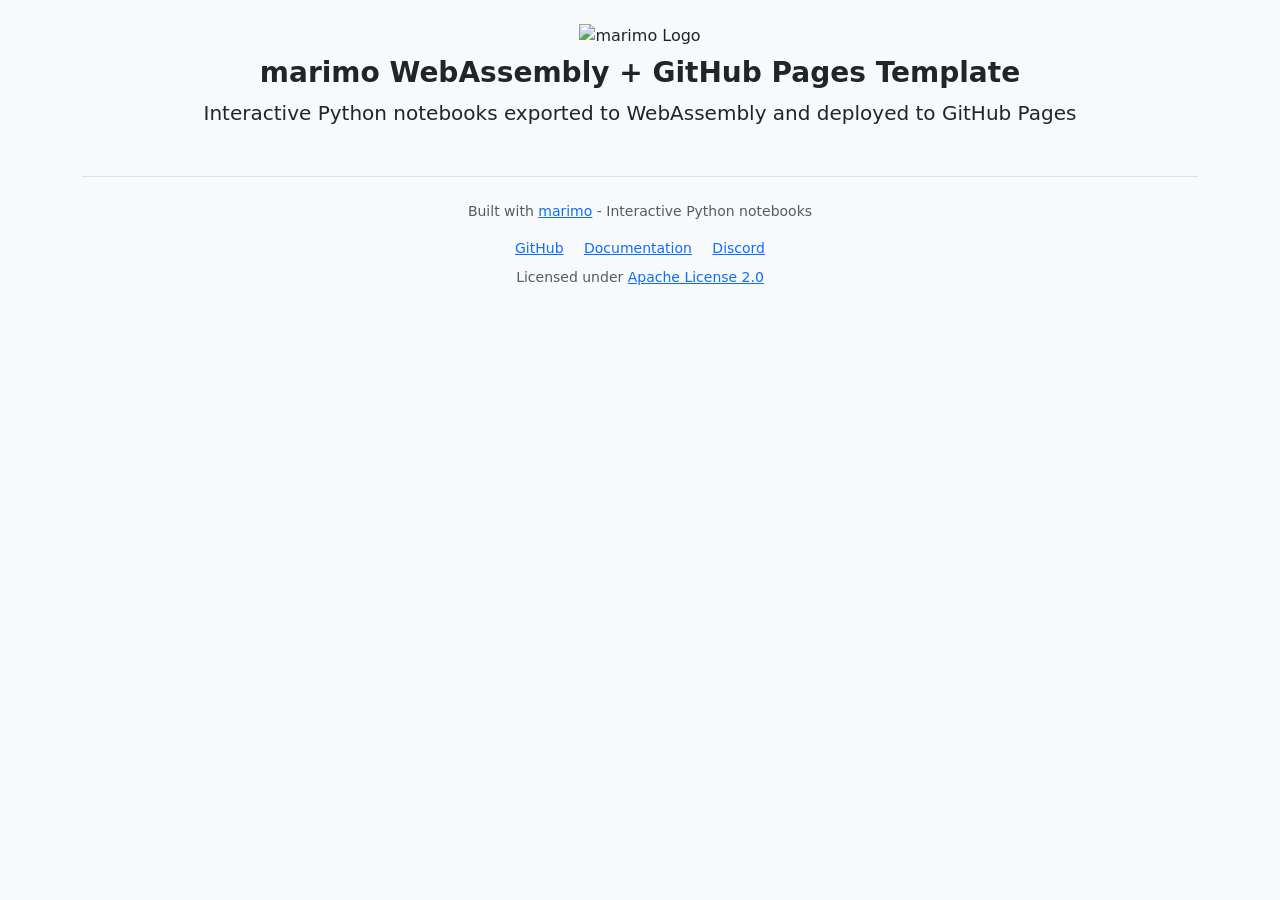
==== index.html @ 15438a51 "onto it" ====
<!DOCTYPE html>
<html lang="en">
<head>
  <meta charset="UTF-8">
  <meta name="viewport" content="width=device-width, initial-scale=1.0">
  <title>Matrix Decompositions</title>
  <!-- Bootstrap CSS -->
  <link href="https://cdn.jsdelivr.net/npm/bootstrap@5.3.2/dist/css/bootstrap.min.css" rel="stylesheet">
</head>
<body class="bg-light">
  <div class="container py-4">
    <!-- Header -->
    <header class="mb-4">
      <div class="text-center">
        <img src="https://raw.githubusercontent.com/marimo-team/marimo/main/docs/_static/marimo-logotype-thick.svg" alt="marimo Logo" class="mb-2" style="width: 80px; height: auto;">
        <h1 class="h3 fw-bold">marimo WebAssembly + GitHub Pages Template</h1>
        <p class="lead">Interactive Python notebooks exported to WebAssembly and deployed to GitHub Pages</p>
      </div>
    </header>

    <main>
      

      
    </main>

    <footer class="border-top pt-4 mt-5 text-center small text-muted">
      <p>Built with <a href="https://marimo.io" target="_blank" class="text-decoration-underline">marimo</a> - Interactive Python notebooks</p>
      <div class="mb-2">
        <a href="https://github.com/marimo-team/marimo" target="_blank" class="mx-2 text-primary">GitHub</a>
        <a href="https://docs.marimo.io" target="_blank" class="mx-2 text-primary">Documentation</a>
        <a href="https://discord.gg/JE7nhX6mD8" target="_blank" class="mx-2 text-primary">Discord</a>
      </div>
      <p>Licensed under <a href="https://github.com/marimo-team/marimo/blob/main/LICENSE" target="_blank" class="text-decoration-underline">Apache License 2.0</a></p>
    </footer>
  </div>
  <!-- Bootstrap JS (optional, for interactivity) -->
  <script src="https://cdn.jsdelivr.net/npm/bootstrap@5.3.2/dist/js/bootstrap.bundle.min.js"></script>
</body>
</html>
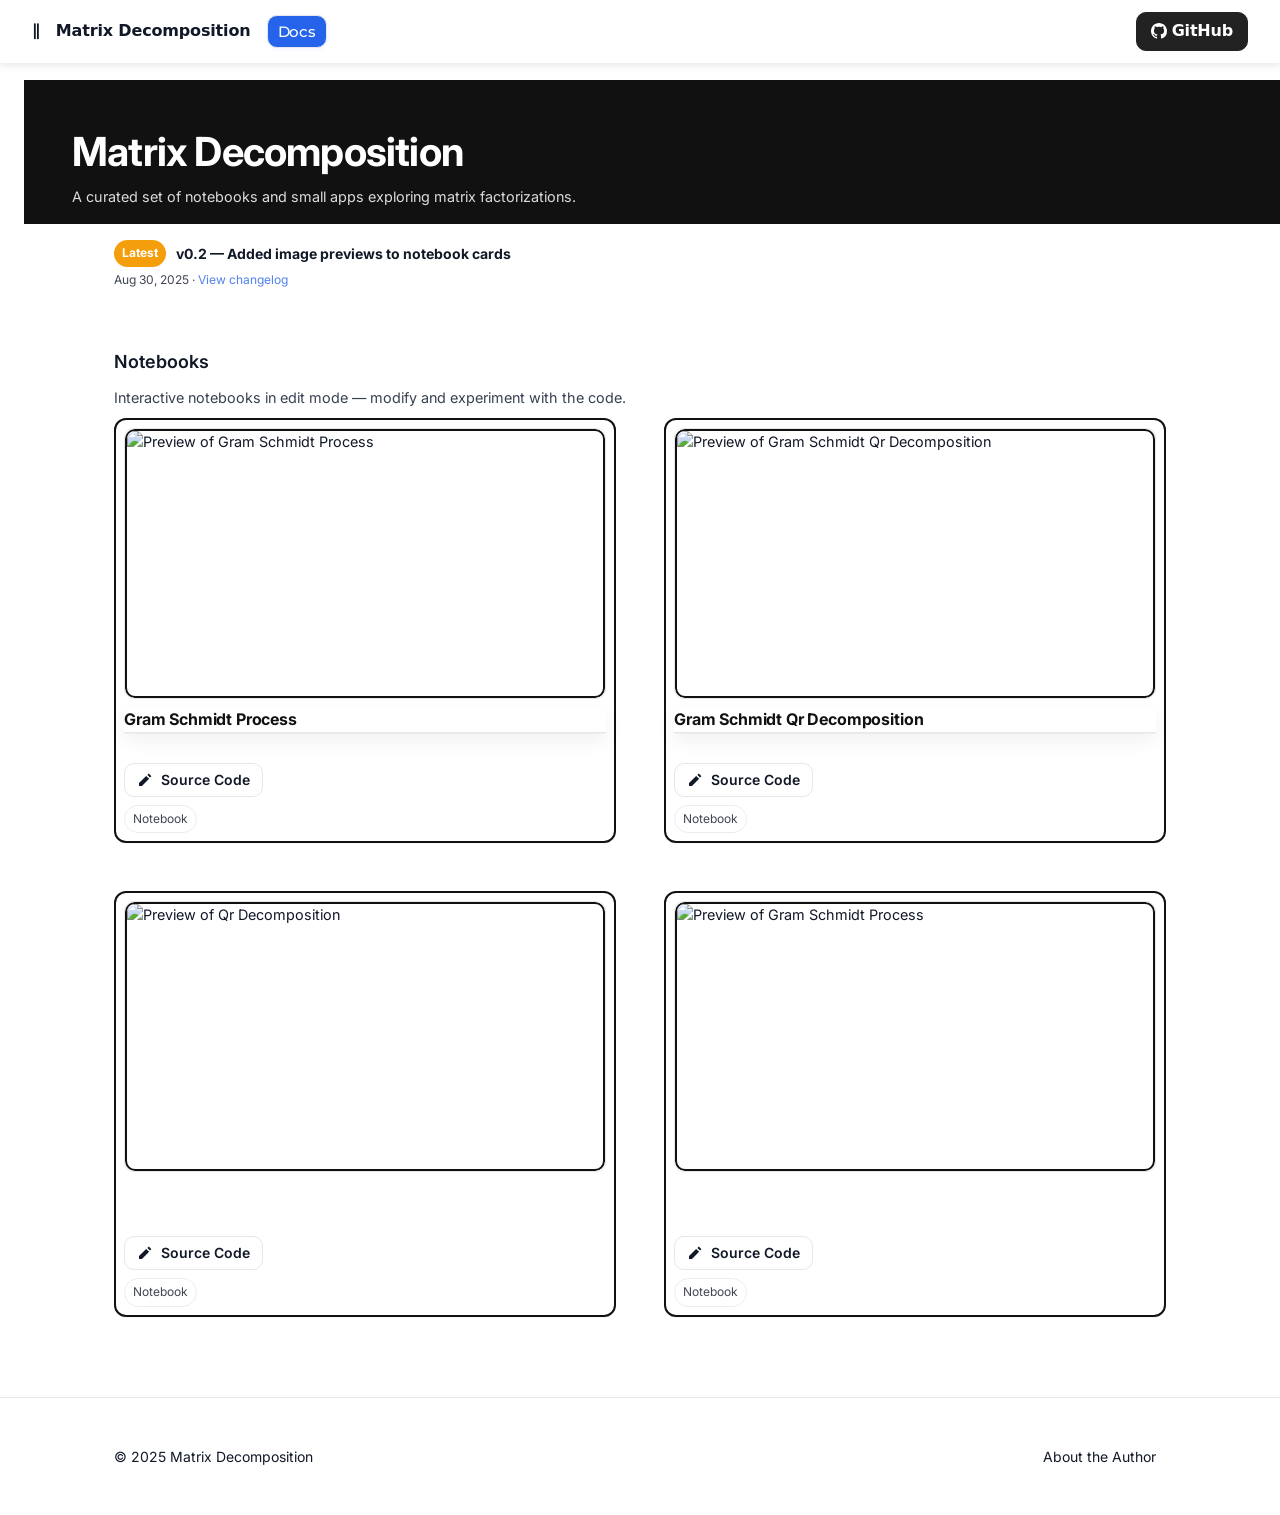
==== commit c1aeb6fe: "moved cards to templates" ====
--- a/index.html
+++ b/index.html
@@ -1,40 +1,363 @@
-<!DOCTYPE html>
+<!doctype html>
 <html lang="en">
 <head>
-  <meta charset="UTF-8">
-  <meta name="viewport" content="width=device-width, initial-scale=1.0">
-  <title>Matrix Decompositions</title>
-  <!-- Bootstrap CSS -->
-  <link href="https://cdn.jsdelivr.net/npm/bootstrap@5.3.2/dist/css/bootstrap.min.css" rel="stylesheet">
+  <meta charset="utf-8" />
+  <title>Matrix Decomposition — Notebooks and interactive apps</title>
+  <meta name="viewport" content="width=device-width, initial-scale=1" />
+  <link rel="preconnect" href="https://fonts.googleapis.com">
+  <link rel="preconnect" href="https://fonts.gstatic.com" crossorigin>
+  <link href="https://fonts.googleapis.com/css2?family=Inter:wght@400;500;600;700;800&family=Montserrat:wght@400;500;600;700;800&display=swap" rel="stylesheet">
+  <style>
+    @font-face {
+      font-family: 'Test Sohne';
+      src: url('/fonts/TestSohne-Regular.woff2') format('woff2');
+      font-weight: 400;
+      font-style: normal;
+      font-display: swap;
+    }
+    @font-face {
+      font-family: 'Test Sohne';
+      src: url('/fonts/TestSohne-Medium.woff2') format('woff2');
+      font-weight: 500;
+      font-style: normal;
+      font-display: swap;
+    }
+    @font-face {
+      font-family: 'Test Sohne';
+      src: url('/fonts/TestSohne-Bold.woff2') format('woff2');
+      font-weight: 700;
+      font-style: normal;
+      font-display: swap;
+    }
+    :root{
+  --color-primary:#2563eb; /* blue */
+  --color-accent:#f59e0b;  /* amber */
+  --color-text:#111827;    /* gray-900 */
+  --color-bg:#ffffff;      /* white */
+  --color-border:#e5e7eb;  /* gray-200 */
+  --radius:12px;
+  --container:1100px;
+    }
+    *{box-sizing:border-box}
+    html,body{margin:0;padding:0}
+    body{font-family: "Inter", "Montserrat", "Test Sohne", ui-sans-serif, system-ui, -apple-system, Segoe UI, Roboto, Helvetica, Arial, sans-serif; color:var(--color-text); background:var(--color-bg); font-size:14.4px; line-height:1.55; -webkit-font-smoothing: antialiased; -moz-osx-font-smoothing: grayscale;}
+  a{color:inherit;text-decoration:none}
+    .container{max-width:var(--container); margin-inline:auto; padding:24px}
+    header{border-bottom:1px solid var(--color-border); position:sticky; top:0; background:rgba(255,255,255,0.85); z-index:100; -webkit-backdrop-filter:saturate(180%) blur(10px); backdrop-filter:saturate(180%) blur(10px); box-shadow:0 1px 0 rgba(17,24,39,0.04), 0 8px 20px rgba(17,24,39,0.06);}
+    .brand{display:flex; align-items:center; gap:10px; font-weight:800; letter-spacing:-0.01em}
+    .brand-badge{background:var(--color-primary); color:#fff; border-radius:10px; padding:6px 10px; font-size:12px}
+    .sr-only {
+      position: fixed;
+      top: 0;
+      left: 0;
+      width: 100vw;
+      z-index: 9999;
+      background: #fff;
+      color: #111827;
+      font-family: ui-sans-serif, system-ui, -apple-system, Segoe UI, Roboto, Helvetica, Arial;
+      font-size: 20px;
+      font-weight: 700;
+      letter-spacing: -0.01em;
+      padding: 12px 32px;
+      margin: 0;
+      border: none;
+      border-radius: 0;
+      box-shadow: none;
+      overflow: visible;
+      clip: auto;
+      white-space: normal;
+      display: flex;
+      align-items: center;
+      justify-content: flex-start;
+    }
+    nav a{padding:8px 10px; border-radius:8px}
+    nav a:hover{background:var(--color-border)}
+  .hero{width:100vw; margin-left:calc(-1 * ((100vw - var(--container)) / 2)); padding:32px 24px 12px; background: rgba(37, 99, 235, 0.06); border-radius:16px;}
+    @media (min-width:768px){ .hero{ padding:48px 48px 16px; } }
+  .hero h1{font-size:28px; line-height:1.2; margin:0 0 10px; letter-spacing:-0.02em}
+    @media (min-width:768px){ .hero h1{font-size:40px} }
+  .hero p{margin:0; opacity:.85}
+    .stats{display:flex; gap:16px; margin-top:16px; flex-wrap:wrap}
+    .stat{display:flex; align-items:center; gap:8px; border:1px solid var(--color-border); padding:8px 12px; border-radius:999px; font-size:14px}
+    .accent{color:var(--color-primary); font-weight:600}
+    .toolbar{display:flex; gap:12px; flex-wrap:wrap; margin:24px 0}
+    .search{flex:1 1 260px; display:flex; align-items:center; gap:0; border:1.5px solid var(--color-border); border-radius:12px; background:#fff; box-shadow:0 2px 8px rgba(37,99,235,0.04); padding:0; transition:box-shadow .2s, border-color .2s; position:relative;}
+    .search:focus-within{border-color:var(--color-primary); box-shadow:0 4px 16px rgba(37,99,235,0.10);}
+    .search__icon{position:absolute; left:14px; top:50%; transform:translateY(-50%); color:#888; pointer-events:none;}
+    .search input{border:0; outline:0; width:100%; font-size:15px; padding:12px 14px 12px 38px; background:transparent; border-radius:12px;}
+    .filters{display:flex; gap:8px}
+    .chip{border:1px solid var(--color-border); border-radius:999px; padding:8px 12px; background:#fff; font-size:14px; transition: border-color .2s ease, color .2s ease, background .2s ease}
+    .chip:hover{border-color:#d1d5db}
+    .chip[data-active="true"]{border-color:var(--color-primary); color:var(--color-primary); font-weight:600}
+    .section{padding:10px 0 24px}
+  .section h2{font-size:18px; margin:0 0 12px}
+    .grid{display:grid; grid-template-columns:1fr; gap:16px}
+  @media (min-width:640px){ .grid{grid-template-columns:repeat(2,1fr); gap:36px;} }
+  @media (min-width:1024px){ .grid{grid-template-columns:repeat(2,1fr); gap:48px;} }
+  .card{border:2px solid #111; border-radius:var(--radius); padding:8px; display:flex; flex-direction:column; gap:8px; background:#fff; transition: box-shadow .2s ease, border-color .2s ease; box-shadow: 0 1px 0 rgba(17,24,39,0.04);}
+  .card:hover{border-color:var(--color-primary); box-shadow: 0 4px 24px rgba(37,99,235,0.10), 0 8px 20px rgba(17,24,39,0.06);}
+    .card h3,
+    .card h3 a{
+      font-weight:700;
+      font-size:16px;
+      margin:0;
+      letter-spacing:-0.01em;
+      color:#111;
+    }
+    .card h3 a:focus-visible{outline: none; box-shadow: 0 0 0 2px rgba(37,99,235,0.35); border-radius:6px;}
+  .card p{font-size:15px; margin:0; opacity:.92}
+  .card__media img{width:100%;height:220px;object-fit:cover;display:block; border:2px solid var(--color-border); border-radius:10px;}
+    .tags{display:flex; gap:6px; flex-wrap:wrap}
+    .tag{font-size:12px; padding:4px 8px; border-radius:999px; background: #fff; border:2px solid #111; margin-right:2px;}
+    .card-meta{display:flex; justify-content:space-between; align-items:center; font-size:12px; opacity:.8}
+    .badge{padding:4px 8px; border-radius:999px; border:1px solid var(--color-border)}
+    .badge--accent{border-color:var(--color-accent); color:var(--color-accent)}
+    .empty{border:1px dashed var(--color-border); border-radius:var(--radius); padding:20px; text-align:center; opacity:.8}
+    footer{border-top:1px solid var(--color-border); padding:24px 0; margin-top:32px; font-size:14px}
+  .container{max-width:var(--container); margin-inline:auto; padding:24px; margin-top:56px}
+    /* add shared button styles and actions row */
+    .btn{display:inline-flex;align-items:center;gap:8px;border-radius:10px;font-size:14px;padding:8px 12px;font-weight:600;line-height:1}
+    .btn--primary{background:var(--color-primary);color:#fff}
+    .btn--primary:hover{opacity:.95}
+    .btn--ghost{border:1px solid var(--color-border);background:#fff;color:var(--color-text)}
+    .btn--ghost:hover{opacity:.9}
+    .btn:focus-visible{outline:none; box-shadow: 0 0 0 2px rgba(37,99,235,0.35);}
+    .actions{display:flex;gap:8px;flex-wrap:wrap;margin-top:6px}
+    .icon{display:inline-block;vertical-align:middle}
+    /* GitHub header button style */
+    .gh-btn{display:inline-flex;align-items:center;gap:8px;border:1px solid var(--color-border);border-radius:10px;padding:8px 12px;font-weight:600}
+    .gh-btn:hover{opacity:.9}
+    /* Card image preview styles */
+    .card__media{border:1px solid var(--color-border);border-radius:10px;overflow:hidden;aspect-ratio:16/9;background:#fff}
+  .card__media img{width:100%;height:100%;aspect-ratio:16/9;object-fit:cover;display:block; border:2px solid #111; border-radius:10px;}
+  .tag{font-size:12px; padding:4px 8px; border-radius:999px; background: #fff; border:2px solid #111; margin-right:2px;}
+
+    /* latest update banner styles */
+    .update{border:1px solid var(--color-border);border-radius:var(--radius);background:#fff;padding:12px 14px;display:flex;align-items:center;gap:12px;margin:8px 0 24px}
+    .update__badge{background:var(--color-accent);color:#fff;border-radius:999px;font-size:12px;font-weight:700;padding:4px 8px}
+    .update__content p{margin:0}
+    .update__title{font-size:14px}
+    .update__meta{font-size:12px;opacity:.8;margin-top:2px}
+
+    /* header actions buttons (shared style for Docs/GitHub) */
+    .header-actions{display:flex;gap:10px;align-items:center}
+    .action-btn{display:inline-flex;align-items:center;gap:8px;border:1px solid var(--color-border);border-radius:10px;padding:8px 12px;font-weight:600;background:#fff;color:var(--color-text)}
+    .action-btn:hover{opacity:.9}
+    .action-btn .icon{display:inline-block;vertical-align:middle}
+    .action-btn:focus-visible{outline:none; box-shadow: 0 0 0 2px rgba(37,99,235,0.35);}
+
+    /* Hero section background SVG */
+    .hero-bg {
+      position: absolute;
+      left: 50%;
+      top: 0;
+      transform: translateX(-50%);
+      width: 520px;
+      height: 180px;
+      z-index: 0;
+      pointer-events: none;
+      opacity: 0.18;
+    }
+  </style>
 </head>
-<body class="bg-light">
-  <div class="container py-4">
-    <!-- Header -->
-    <header class="mb-4">
-      <div class="text-center">
-        <img src="https://raw.githubusercontent.com/marimo-team/marimo/main/docs/_static/marimo-logotype-thick.svg" alt="marimo Logo" class="mb-2" style="width: 80px; height: auto;">
-        <h1 class="h3 fw-bold">marimo WebAssembly + GitHub Pages Template</h1>
-        <p class="lead">Interactive Python notebooks exported to WebAssembly and deployed to GitHub Pages</p>
+<body>
+  <main id="content" class="container" role="main">
+    <section class="hero" aria-labelledby="hero-title" style="position:relative; overflow:hidden; background:#111; color:#fff; width:100vw; margin-left:calc(-1 * ((100vw - var(--container)) / 2)); border-radius:0;">
+      <h1 id="hero-title" style="color:#fff;">Matrix Decomposition</h1>
+      <p style="color:#fff;">A curated set of notebooks and small apps exploring matrix factorizations.</p>
+    </section>
+    <section class="update" aria-labelledby="latest-update-title" style="margin-top:16px; margin-bottom:0; border:none; border-radius:0; background:none; padding:0; display:block; max-width:var(--container); margin-left:auto; margin-right:auto;">
+      <h2 id="latest-update-title" class="sr-only">Latest update</h2>
+      <div class="update__content" style="display:flex; align-items:center; gap:10px;">
+          <span class="update__badge" aria-hidden="true">Latest</span>
+          <p class="update__title" style="margin:0;"><strong>v0.2 — Added image previews to notebook cards</strong></p>
+        </div>
+      <div class="update__meta" style="margin-top:4px; font-size:12px; opacity:.8;">
+        <time datetime="2025-08-30">Aug 30, 2025</time>
+        · <a href="#changelog" style="color:#2563eb;">View changelog</a>
       </div>
-    </header>
-
-    <main>
-      
-
-      
-    </main>
-
-    <footer class="border-top pt-4 mt-5 text-center small text-muted">
-      <p>Built with <a href="https://marimo.io" target="_blank" class="text-decoration-underline">marimo</a> - Interactive Python notebooks</p>
-      <div class="mb-2">
-        <a href="https://github.com/marimo-team/marimo" target="_blank" class="mx-2 text-primary">GitHub</a>
-        <a href="https://docs.marimo.io" target="_blank" class="mx-2 text-primary">Documentation</a>
-        <a href="https://discord.gg/JE7nhX6mD8" target="_blank" class="mx-2 text-primary">Discord</a>
+    </section>
+
+    <section class="toolbar" aria-label="Browse controls">
+    </section>
+
+    <section class="sr-only" aria-label="Site identity and actions" style="box-shadow:0 2px 8px rgba(0,0,0,0.10);">
+  <div style="display:flex; align-items:center; gap:24px; justify-content:space-between; width:100%;">
+        <div style="display:flex; align-items:center; gap:16px; font-size:1rem;">
+          <span aria-hidden="true" style="font-size:1rem; font-weight:800;">∥</span>
+          <span style="font-size:1rem; font-weight:600; letter-spacing:-0.01em;">Matrix Decomposition</span>
+          <span style="background:#2563eb; color:#fff; border-radius:10px; padding:4px 10px; font-size:0.95rem; font-weight:500; font-family: 'Montserrat', 'Inter', 'Test Sohne', ui-sans-serif, system-ui, -apple-system, Segoe UI, Roboto, Helvetica, Arial, sans-serif; border:1.5px solid #e5e7eb; letter-spacing:-0.01em; box-shadow:0 1px 4px rgba(37,99,235,0.07);">Docs</span>
+        </div>
+        <a href="https://github.com/PragyanTiwari/Matrix-Decomposition-Implementations" target="_blank" rel="noreferrer" aria-label="View on GitHub" style="display:inline-flex; align-items:center; gap:5px; border:1px solid #222; border-radius:10px; padding:6px 14px; font-weight:600; background:#222; color:#fff; text-decoration:none; margin-left:auto; font-size:1rem;">
+          <svg class="icon" aria-hidden="true" viewBox="0 0 16 16" width="16" height="16" fill="currentColor">
+            <path fill-rule="evenodd" d="M8 0C3.58 0 0 3.58 0 8c0 3.54 2.29 6.53 5.47 7.59.4.07.55-.17.55-.38
+              0-.19-.01-.82-.01-1.49-2.01.37-2.53-.49-2.69-.94-.09-.23-.48-.94-.82-1.13-.28-.15-.68-.52-.01-.53.63-.01
+              1.08.58 1.23.82.72 1.21 1.87.87 2.33.66.07-.52.28-.87.51-1.07-1.78-.2-3.64-.89-3.64-3.95
+              0-.87.31-1.59.82-2.15-.08-.2-.36-1.01.08-2.11 0 0 .67-.21 2.2.82.64-.18 1.32-.27 2-.27.68 0
+              1.36.09 2 .27 1.53-1.04 2.2-.82 2.2-.82.44 1.1.16 1.91.08 2.11.51.56.82 1.27.82 2.15
+              0 3.07-1.87 3.75-3.65 3.95.29.25.54.73.54 1.48 0 1.07-.01 1.93-.01 2.2 0 .21.15.46.55.38A8.013 8.013 0 0016 8c0-4.42-3.58-8-8-8Z"/>
+          </svg>
+          <span>GitHub</span>
+        </a>
+        </div>
       </div>
-      <p>Licensed under <a href="https://github.com/marimo-team/marimo/blob/main/LICENSE" target="_blank" class="text-decoration-underline">Apache License 2.0</a></p>
-    </footer>
-  </div>
-  <!-- Bootstrap JS (optional, for interactivity) -->
-  <script src="https://cdn.jsdelivr.net/npm/bootstrap@5.3.2/dist/js/bootstrap.bundle.min.js"></script>
+    </section>
+
+    <section id="notebooks" class="section" aria-labelledby="notebooks-title">
+      <h2 id="notebooks-title" style="font-weight:600;">Notebooks</h2>
+      <p style="margin-top:6px; margin-bottom:8px; color: #374151;">Interactive notebooks in edit mode — modify and experiment with the code.</p>
+      <div class="grid" id="notebooks-grid" aria-live="polite">
+        
+          
+          <article class="card" data-type="notebook">
+            <div class="card__media">
+              <img src="" alt="Preview of Gram Schmidt Process" loading="lazy" />
+            </div>
+            <header><h3><a href="notebooks\gram_schmidt_process.html">Gram Schmidt Process</a></h3></header>
+            <p></p>
+            <div class="tags">
+              
+            </div>
+            <div class="actions" aria-label="Notebook actions">
+              
+              
+              <a class="btn btn--ghost" href="notebooks\gram_schmidt_process.html">
+                <svg class="icon" width="16" height="16" viewBox="0 0 20 20" fill="currentColor" aria-hidden="true"><path d="M2.5 13.793V17.5h3.707l8.94-8.94-3.707-3.707-8.94 8.94ZM18 5.207l-3.207-3.207-1.793 1.793 3.207 3.207L18 5.207Z"/></svg>
+                <span>Source Code</span>
+              </a>
+              
+            </div>
+            <div class="card-meta"><span class="badge">Notebook</span><time datetime=""></time></div>
+          </article>
+          
+          <article class="card" data-type="notebook">
+            <div class="card__media">
+              <img src="" alt="Preview of Gram Schmidt Qr Decomposition" loading="lazy" />
+            </div>
+            <header><h3><a href="notebooks\Gram_Schmidt_QR_Decomposition.html">Gram Schmidt Qr Decomposition</a></h3></header>
+            <p></p>
+            <div class="tags">
+              
+            </div>
+            <div class="actions" aria-label="Notebook actions">
+              
+              
+              <a class="btn btn--ghost" href="notebooks\Gram_Schmidt_QR_Decomposition.html">
+                <svg class="icon" width="16" height="16" viewBox="0 0 20 20" fill="currentColor" aria-hidden="true"><path d="M2.5 13.793V17.5h3.707l8.94-8.94-3.707-3.707-8.94 8.94ZM18 5.207l-3.207-3.207-1.793 1.793 3.207 3.207L18 5.207Z"/></svg>
+                <span>Source Code</span>
+              </a>
+              
+            </div>
+            <div class="card-meta"><span class="badge">Notebook</span><time datetime=""></time></div>
+          </article>
+          
+          <article class="card" data-type="notebook">
+            <div class="card__media">
+              <img src="" alt="Preview of Qr Decomposition" loading="lazy" />
+            </div>
+            <header><h3><a href="notebooks\qr_decomposition.html">Qr Decomposition</a></h3></header>
+            <p></p>
+            <div class="tags">
+              
+            </div>
+            <div class="actions" aria-label="Notebook actions">
+              
+              
+              <a class="btn btn--ghost" href="notebooks\qr_decomposition.html">
+                <svg class="icon" width="16" height="16" viewBox="0 0 20 20" fill="currentColor" aria-hidden="true"><path d="M2.5 13.793V17.5h3.707l8.94-8.94-3.707-3.707-8.94 8.94ZM18 5.207l-3.207-3.207-1.793 1.793 3.207 3.207L18 5.207Z"/></svg>
+                <span>Source Code</span>
+              </a>
+              
+            </div>
+            <div class="card-meta"><span class="badge">Notebook</span><time datetime=""></time></div>
+          </article>
+          
+          <article class="card" data-type="notebook">
+            <div class="card__media">
+              <img src="" alt="Preview of Gram Schmidt Process" loading="lazy" />
+            </div>
+            <header><h3><a href="apps\gram_schmidt_process.html">Gram Schmidt Process</a></h3></header>
+            <p></p>
+            <div class="tags">
+              
+            </div>
+            <div class="actions" aria-label="Notebook actions">
+              
+              
+              <a class="btn btn--ghost" href="apps\gram_schmidt_process.html">
+                <svg class="icon" width="16" height="16" viewBox="0 0 20 20" fill="currentColor" aria-hidden="true"><path d="M2.5 13.793V17.5h3.707l8.94-8.94-3.707-3.707-8.94 8.94ZM18 5.207l-3.207-3.207-1.793 1.793 3.207 3.207L18 5.207Z"/></svg>
+                <span>Source Code</span>
+              </a>
+              
+            </div>
+            <div class="card-meta"><span class="badge">Notebook</span><time datetime=""></time></div>
+          </article>
+          
+        
+      </div>
+    </section>
+  </main>
+
+  <footer>
+    <div class="container" style="display:flex; justify-content:space-between; gap:12px; flex-wrap:wrap; margin-top:0;">
+      <div>&copy; 2025 Matrix Decomposition</div>
+      <nav aria-label="Footer">
+        <a href="https://github.com/PragyanTiwari" style="margin-left:12px">About the Author</a>
+      </nav>
+    </div>
+  </footer>
+
+  <script>
+        // Load cards from JSON and render them into conditional Notebooks / Apps sections
+        fetch('cards.json')
+          .then(response => response.json())
+          .then(cards => {
+            const notebooks = cards.filter(c => c.type === 'notebook');
+            const apps = cards.filter(c => c.type === 'app');
+
+            const renderCard = (card) => `
+              <article class="card" data-type="${card.type}">
+                <div class="card__media">
+                  <img src="${card.image_url}" alt="Preview of ${card.title}" loading="lazy" />
+                </div>
+                <header><h3><a href="${card.source_link}">${card.title}</a></h3></header>
+                <p>${card.description}</p>
+                <div class="tags">${(card.tags || []).map(tag => `<span class="tag">${tag}</span>`).join('')}</div>
+                <div class="actions" aria-label="Notebook actions">
+                  ${card.app_link ? `<a class="btn btn--primary" href="${card.app_link}"><svg class="icon" width="16" height="16" viewBox="0 0 20 20" fill="currentColor" aria-hidden="true"><path d="M4 4.5v11l11-5.5-11-5.5Z"/></svg><span>Open App</span></a>` : ''}
+                  ${card.source_link ? `<a class="btn btn--ghost" href="${card.source_link}"><svg class="icon" width="16" height="16" viewBox="0 0 20 20" fill="currentColor" aria-hidden="true"><path d="M2.5 13.793V17.5h3.707l8.94-8.94-3.707-3.707-8.94 8.94ZM18 5.207l-3.207-3.207-1.793 1.793 3.207 3.207L18 5.207Z"/></svg><span>Source Code</span></a>` : ''}
+                </div>
+                <div class="card-meta"><span class="badge">${card.type === 'app' ? 'App' : 'Notebook'}</span><time datetime="${card.date}">${card.date}</time></div>
+              </article>
+            `;
+
+            const notebooksGrid = document.getElementById('notebooks-grid');
+            const appsGrid = document.getElementById('apps-grid');
+
+            if (notebooks.length) {
+              notebooksGrid.innerHTML = notebooks.map(renderCard).join('');
+            } else {
+              if (!notebooksGrid.innerHTML.trim()) {
+                 notebooksGrid.innerHTML = `<div class="empty">No notebooks available yet.</div>`;
+              }
+            }
+
+            if (apps.length) {
+              appsGrid.innerHTML = apps.map(renderCard).join('');
+            } else {
+              if (!appsGrid.innerHTML.trim()) {
+                 appsGrid.innerHTML = `<div class="empty">No apps available yet.</div>`;
+              }
+            }
+          })
+          .catch(err => {
+            // Only show error if grid is empty (no Jinja2 content)
+            const grid = document.getElementById('notebooks-grid');
+            if (!grid.innerHTML.trim()) {
+                grid.innerHTML = `<div class="empty">Unable to load content.</div>`;
+            }
+            console.error('Failed to load cards.json', err);
+          });
+      </script>
 </body>
 </html>
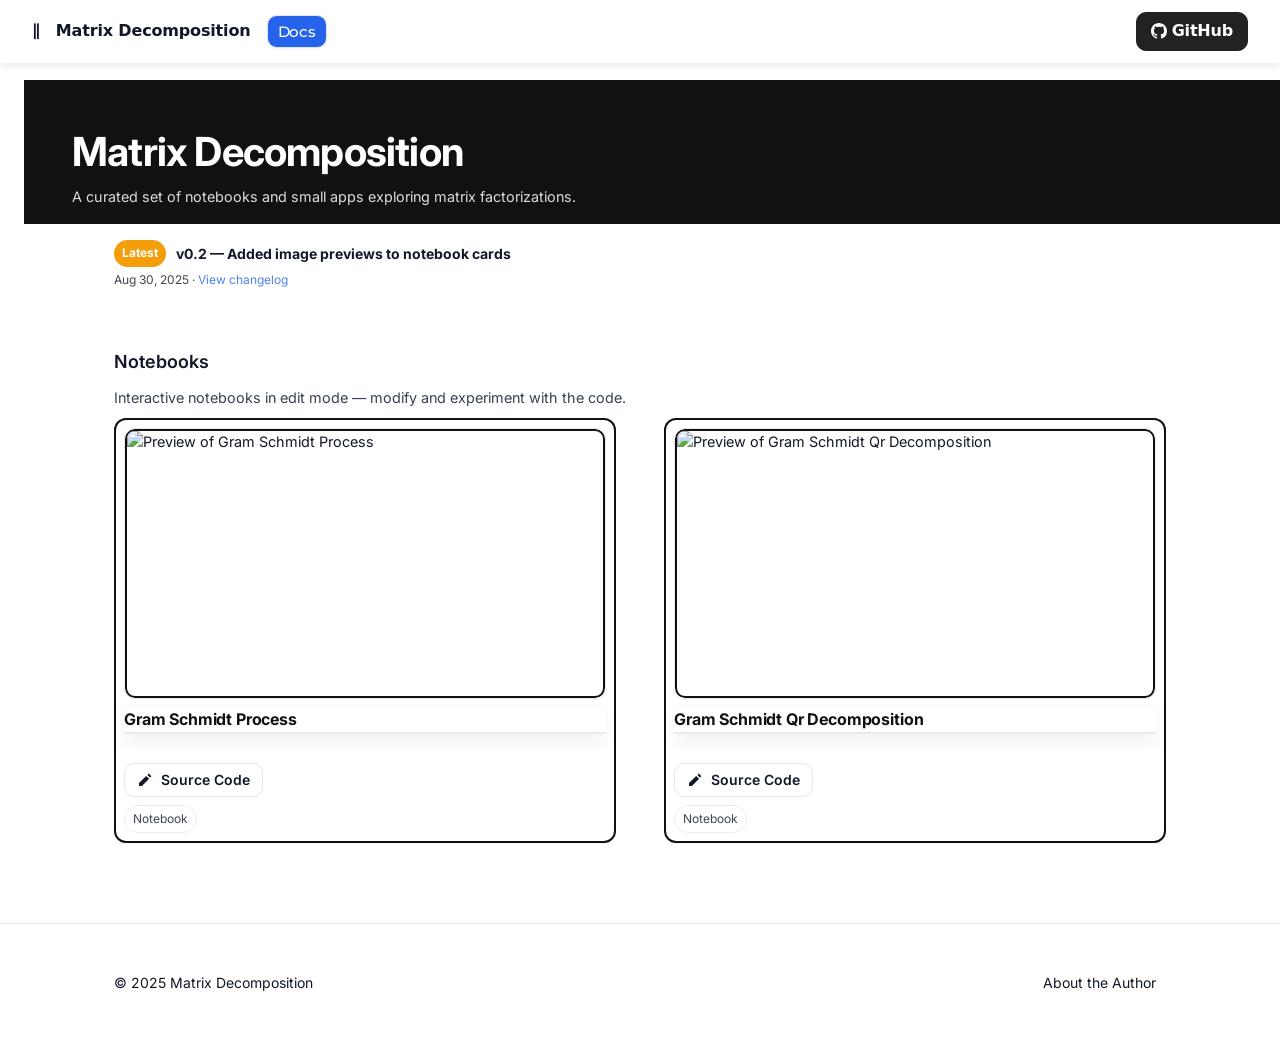
==== commit cb6c224a: "files" ====
--- a/index.html
+++ b/index.html
@@ -251,48 +251,6 @@
             <div class="card-meta"><span class="badge">Notebook</span><time datetime=""></time></div>
           </article>
           
-          <article class="card" data-type="notebook">
-            <div class="card__media">
-              <img src="" alt="Preview of Qr Decomposition" loading="lazy" />
-            </div>
-            <header><h3><a href="notebooks\qr_decomposition.html">Qr Decomposition</a></h3></header>
-            <p></p>
-            <div class="tags">
-              
-            </div>
-            <div class="actions" aria-label="Notebook actions">
-              
-              
-              <a class="btn btn--ghost" href="notebooks\qr_decomposition.html">
-                <svg class="icon" width="16" height="16" viewBox="0 0 20 20" fill="currentColor" aria-hidden="true"><path d="M2.5 13.793V17.5h3.707l8.94-8.94-3.707-3.707-8.94 8.94ZM18 5.207l-3.207-3.207-1.793 1.793 3.207 3.207L18 5.207Z"/></svg>
-                <span>Source Code</span>
-              </a>
-              
-            </div>
-            <div class="card-meta"><span class="badge">Notebook</span><time datetime=""></time></div>
-          </article>
-          
-          <article class="card" data-type="notebook">
-            <div class="card__media">
-              <img src="" alt="Preview of Gram Schmidt Process" loading="lazy" />
-            </div>
-            <header><h3><a href="apps\gram_schmidt_process.html">Gram Schmidt Process</a></h3></header>
-            <p></p>
-            <div class="tags">
-              
-            </div>
-            <div class="actions" aria-label="Notebook actions">
-              
-              
-              <a class="btn btn--ghost" href="apps\gram_schmidt_process.html">
-                <svg class="icon" width="16" height="16" viewBox="0 0 20 20" fill="currentColor" aria-hidden="true"><path d="M2.5 13.793V17.5h3.707l8.94-8.94-3.707-3.707-8.94 8.94ZM18 5.207l-3.207-3.207-1.793 1.793 3.207 3.207L18 5.207Z"/></svg>
-                <span>Source Code</span>
-              </a>
-              
-            </div>
-            <div class="card-meta"><span class="badge">Notebook</span><time datetime=""></time></div>
-          </article>
-          
         
       </div>
     </section>
@@ -307,57 +265,6 @@
     </div>
   </footer>
 
-  <script>
-        // Load cards from JSON and render them into conditional Notebooks / Apps sections
-        fetch('cards.json')
-          .then(response => response.json())
-          .then(cards => {
-            const notebooks = cards.filter(c => c.type === 'notebook');
-            const apps = cards.filter(c => c.type === 'app');
-
-            const renderCard = (card) => `
-              <article class="card" data-type="${card.type}">
-                <div class="card__media">
-                  <img src="${card.image_url}" alt="Preview of ${card.title}" loading="lazy" />
-                </div>
-                <header><h3><a href="${card.source_link}">${card.title}</a></h3></header>
-                <p>${card.description}</p>
-                <div class="tags">${(card.tags || []).map(tag => `<span class="tag">${tag}</span>`).join('')}</div>
-                <div class="actions" aria-label="Notebook actions">
-                  ${card.app_link ? `<a class="btn btn--primary" href="${card.app_link}"><svg class="icon" width="16" height="16" viewBox="0 0 20 20" fill="currentColor" aria-hidden="true"><path d="M4 4.5v11l11-5.5-11-5.5Z"/></svg><span>Open App</span></a>` : ''}
-                  ${card.source_link ? `<a class="btn btn--ghost" href="${card.source_link}"><svg class="icon" width="16" height="16" viewBox="0 0 20 20" fill="currentColor" aria-hidden="true"><path d="M2.5 13.793V17.5h3.707l8.94-8.94-3.707-3.707-8.94 8.94ZM18 5.207l-3.207-3.207-1.793 1.793 3.207 3.207L18 5.207Z"/></svg><span>Source Code</span></a>` : ''}
-                </div>
-                <div class="card-meta"><span class="badge">${card.type === 'app' ? 'App' : 'Notebook'}</span><time datetime="${card.date}">${card.date}</time></div>
-              </article>
-            `;
-
-            const notebooksGrid = document.getElementById('notebooks-grid');
-            const appsGrid = document.getElementById('apps-grid');
-
-            if (notebooks.length) {
-              notebooksGrid.innerHTML = notebooks.map(renderCard).join('');
-            } else {
-              if (!notebooksGrid.innerHTML.trim()) {
-                 notebooksGrid.innerHTML = `<div class="empty">No notebooks available yet.</div>`;
-              }
-            }
-
-            if (apps.length) {
-              appsGrid.innerHTML = apps.map(renderCard).join('');
-            } else {
-              if (!appsGrid.innerHTML.trim()) {
-                 appsGrid.innerHTML = `<div class="empty">No apps available yet.</div>`;
-              }
-            }
-          })
-          .catch(err => {
-            // Only show error if grid is empty (no Jinja2 content)
-            const grid = document.getElementById('notebooks-grid');
-            if (!grid.innerHTML.trim()) {
-                grid.innerHTML = `<div class="empty">Unable to load content.</div>`;
-            }
-            console.error('Failed to load cards.json', err);
-          });
-      </script>
+
 </body>
 </html>
